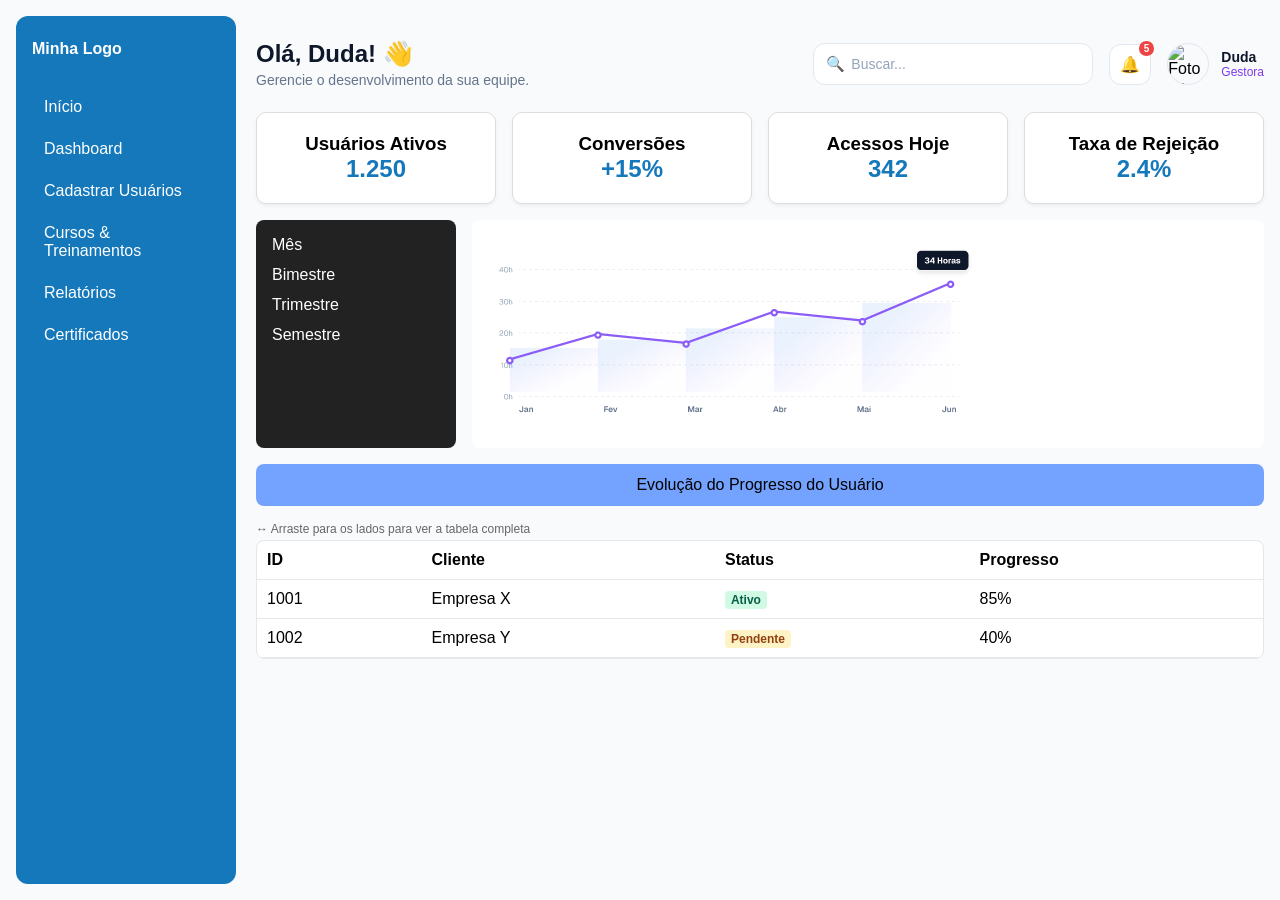
==== frontend/Lab_CSS_Layout_RA/index.html @ 191d985f "Versão 1" ====
<!DOCTYPE html>
<html lang="pt-BR">
<head>
    <meta charset="UTF-8">
    <meta name="viewport" content="width=device-width, initial-scale=1.0">
    <title>Laboratório de CSS - Layout Responsivo</title>
    <link href="https://googleapis.com" rel="stylesheet">
    <link rel="stylesheet" href="style.css">
</head>
<body>

    <!-- Header / Navbar Flexbox -->
    <header class="navbar">
        <div class="logo"><strong>Minha Logo</strong></div>
        <nav class="menu">
            <a href="#">Início</a>
            <a href="#">Dashboard</a>
            <a href="#">Cadastrar Usuários</a>
            <a href="#">Cursos & Treinamentos</a>
            <a href="#">Relatórios</a>
            <a href="#">Certificados</a>
        </nav>
    </header>

    <!-- TOPO DO DASHBOARD (Estilizado igual à Imagem 2) -->
    <div class="header-dashboard">
        <div class="text-boasvindas">
            <h2>Olá, Duda! 👋</h2>
            <p>Gerencie o desenvolvimento da sua equipe.</p>
        </div>

        <div class="header-acoes">
            <!-- Barra de Pesquisa -->
            <div class="search-box">
                <button type="submit" class="search-btn">🔍</button>
                <input type="text" class="search-input" placeholder="Buscar...">
            </div>

            <!-- Botão de Notificação com Contador -->
            <div class="notificacao-btn">
                <span class="badge">5</span>
                🔔
            </div>

            <!-- Identificação do Usuário -->
            <div class="perfil-usuario">
                <img src="https://i.pinimg.com/1200x/ab/da/35/abda35525b644874129d1cf676c9d2eb.jpg" alt="Foto de Duda" class="avatar">
                <div class="perfil-info">
                    <span class="nome">Duda</span>
                    <span class="cargo">Gestora</span>
                </div>
            </div>
        </div>
    </div>

    <!-- SEÇÃO DE CARDS/KPIS -->
    <section class="cards">
        <article class="card kpi-card">
            <h3>Usuários Ativos</h3>
            <p class="kpi-numero">1.250</p>
        </article>
        <article class="card kpi-card">
            <h3>Conversões</h3>
            <p class="kpi-numero">+15%</p>
        </article>
        <article class="card kpi-card">
            <h3>Acessos Hoje</h3>
            <p class="kpi-numero">342</p>
        </article>
        <article class="card kpi-card">
            <h3>Taxa de Rejeição</h3>
            <p class="kpi-numero">2.4%</p>
        </article>
    </section>

    <!-- Dashboard Principal (Grid por Áreas) -->
    <main class="dashboard">
        <aside class="sidebar">
            <nav class="menu-sidebar">
                <a href="#">Mês</a>
                <a href="#">Bimestre</a>
                <a href="#">Trimestre</a>
                <a href="#">Semestre</a>
            </nav>
        </aside>
        
        <!-- Conteúdo principal com a imagem fluida -->
        <section class="content">
            <img src="img/dashboard.png" alt="Gráficos do Dashboard" class="img-fluida">
        </section>
        
        <footer class="footer">Evolução do Progresso do Usuário</footer>
    </main>

    <!-- Wrapper da Tabela com Indicação de Arraste -->
    <div class="tabela-container">
        <small class="aviso-arraste">↔ Arraste para os lados para ver a tabela completa</small>
        <div class="tabela-wrap">
            <table>
                <thead>
                    <tr>
                        <th>ID</th>
                        <th>Cliente</th>
                        <th>Status</th>
                        <th>Progresso</th>
                    </tr>
                </thead>
                <tbody>
                    <tr>
                        <td>1001</td>
                        <td>Empresa X</td>
                        <td><span class="status ativo">Ativo</span></td>
                        <td>85%</td>
                    </tr>
                    <tr>
                        <td>1002</td>
                        <td>Empresa Y</td>
                        <td><span class="status pendente">Pendente</span></td>
                        <td>40%</td>
                    </tr>
                </tbody>
            </table>
        </div>
    </div>

</body>
</html>
---- frontend/Lab_CSS_Layout_RA/style.css ----
:root {
  /* Cores de Identidade (Design Tokens) */
  --cor-principal: #1478bb;
  --cor-secundaria: #74A3FF;
  
  /* Cores de Texto */
  --cor-letra-s: #ffffff; 
  --cor-letra-p: #000000; 

  /* Espaçamentos e Fontes */
  --padding-padrao: 10px;
  --fonte-principal: 'Roboto', sans-serif;
}

/* --- RESET E ESTILOS GLOBAIS --- */
* {
    box-sizing: border-box;
    margin: 0;
    padding: 0;
}
body {
    font-family: var(--fonte-principal);
    background: #f8fafc;
    color: var(--cor-letra-p);
    padding: 16px;
    transition: padding-left 0.2s ease; 
}

/* Acessibilidade: Foco visível */
:focus { 
    outline: 3px solid rgba(20, 120, 187, 0.25); 
    outline-offset: 2px; 
}

/* --- NOVO HEADER SUPERIOR (ESTILO IMAGEM 2) --- */
.header-dashboard {
    display: flex;
    justify-content: space-between;
    align-items: center;
    flex-wrap: wrap;
    gap: 20px;
    margin: 24px 0;
    width: 100%;
}

.text-boasvindas h2 {
    font-size: 24px;
    color: #0f172a;
    font-weight: 700;
    margin-bottom: 4px;
}

.text-boasvindas p {
    font-size: 14px;
    color: #64748b;
}

/* Área da Direita */
.header-acoes {
    display: flex;
    align-items: center;
    gap: 16px;
    margin-left: auto;
}

/* Nova Caixa de Pesquisa */
.search-box {
    display: flex;
    align-items: center;
    background-color: #ffffff;
    border: 1px solid #e2e8f0;
    border-radius: 12px;
    padding: 4px 12px;
    width: 280px;
    transition: border-color 0.2s;
}

.search-box:focus-within {
    border-color: var(--cor-principal);
}

.search-input {
    border: none;
    background: none;
    outline: none;
    padding: 8px 6px;
    font-size: 14px;
    width: 100%;
    color: #0f172a;
}

.search-input::placeholder {
    color: #94a3b8;
}

.search-btn {
    background: none;
    border: none;
    cursor: pointer;
    font-size: 15px;
    color: #94a3b8;
    display: flex;
    align-items: center;
}

/* Botão de Notificação */
.notificacao-btn {
    position: relative;
    background: #ffffff;
    border: 1px solid #e2e8f0;
    border-radius: 12px;
    padding: 10px;
    cursor: pointer;
    font-size: 16px;
    display: flex;
    align-items: center;
    justify-content: center;
}

.notificacao-btn .badge {
    position: absolute;
    top: -4px;
    right: -4px;
    background-color: #ef4444;
    color: white;
    font-size: 10px;
    font-weight: bold;
    padding: 2px 5px;
    border-radius: 50%;
}

/* Bloco do Usuário */
.perfil-usuario {
    display: flex;
    align-items: center;
    gap: 12px;
}

.perfil-usuario .avatar {
    width: 42px;
    height: 42px;
    border-radius: 50%;
    object-fit: cover;
    border: 1px solid #e2e8f0;
}

.perfil-info {
    display: flex;
    flex-direction: column;
}

.perfil-info .nome {
    font-size: 14px;
    font-weight: 600;
    color: #0f172a;
}

.perfil-info .cargo {
    font-size: 12px;
    color: #7c3aed; /* Cor roxa do cargo Gestora */
    font-weight: 500;
}

/* --- CONFIGURAÇÃO MOBILE FIRST (Telas ≤ 560px) --- */
.navbar {
    display: flex;
    flex-direction: row; 
    align-items: center;
    justify-content: space-between;
    gap: 12px;
    padding: 16px;
    background: var(--cor-principal);
    color: var(--cor-letra-s);
    border-radius: 8px;
    margin-bottom: 16px;
}
.menu {
    display: flex;
    flex-direction: row; 
    align-items: center;
    gap: 10px;
}
.menu a {
    text-decoration: none;
    color: var(--cor-letra-s);
    padding: 6px 8px;
    text-align: center;
}

.kpis {
    display: flex;
    flex-direction: column;
    gap: 16px;
    margin-bottom: 16px;
}
.kpi-card {
    background: #fff;
    padding: 16px;
    border-radius: 8px;
    border: 1px solid #ddd;
    text-align: center;
}
.kpi-numero {
    font-size: 24px;
    font-weight: bold;
    color: var(--cor-principal);
}

.cards {
    display: flex;
    flex-direction: column; 
    gap: 16px;
    margin-bottom: 16px;
}
.card {
    background: var(--cor-letra-s);
    border: 1px solid #ddd;
    padding: 20px;
    border-radius: 10px;
    box-shadow: 0 2px 4px rgba(0,0,0,0.05);
}

.dashboard {
    display: grid;
    grid-template-areas: 
        "aside"
        "content"
        "footer";
    grid-template-columns: 1fr; 
    gap: 16px;
    margin-bottom: 16px;
}
.sidebar { 
    grid-area: aside; 
    background: #222;
    color: var(--cor-letra-s);
    padding: 16px; 
    border-radius: 8px;
}
.menu-sidebar {
    display: flex;
    flex-direction: row;
    justify-content: space-around;
}
.menu-sidebar a {
    color: #fff;
    text-decoration: none;
}
.content { 
    grid-area: content; 
    background: var(--cor-letra-s); 
    padding: 16px; 
    border-radius: 8px;
    min-height: 150px;
}
.footer { 
    grid-area: footer; 
    text-align: center; 
    padding: 12px;
    color: #000; 
    background: var(--cor-secundaria);
    border-radius: 8px;
}

.img-fluida {
    max-width: 100%;
    height: auto;
    display: block;
}

.tabela-container {
    margin-top: 16px;
}
.aviso-arraste {
    display: block;
    color: #666;
    margin-bottom: 4px;
    font-size: 12px;
}
.tabela-wrap {
    overflow-x: auto;
    background: var(--cor-letra-s);
    border-radius: 8px;
    border: 1px solid #e5e7eb;
}
table {
    width: 100%;
    min-width: 500px; 
    border-collapse: collapse;
}
thead th, tbody td {
    border-bottom: 1px solid #e5e7eb;
    padding: var(--padding-padrao);
    text-align: left;
}
.status {
    padding: 2px 6px;
    border-radius: 4px;
    font-size: 12px;
    font-weight: bold;
}
.status.ativo { background: #d1fae5; color: #065f46; }
.status.pendente { background: #fef3c7; color: #92400e; }

/* ==========================================================================
   MÍDIA QUERIES (Para Desktop e telas maiores)
   ========================================================================== */

@media (min-width: 561px) {
    body {
        padding-left: 256px; 
    }

    .navbar {
        position: fixed;
        top: 16px;
        left: 16px;
        bottom: 16px;
        width: 220px;
        flex-direction: column; 
        align-items: flex-start;
        justify-content: flex-start;
        gap: 32px;
        padding: 24px 16px;
        margin-bottom: 0;
        border-radius: 12px;
    }

    .menu {
        flex-direction: column; 
        align-items: flex-start;
        width: 100%;
        gap: 8px;
    }

    .menu a {
        text-align: left; 
        width: 100%;
        padding: 8px 12px;
        border-radius: 6px;
        transition: background 0.2s ease;
    }

    .menu a:hover {
        background: rgba(255, 255, 255, 0.15);
    }

    .kpis {
        flex-direction: row;
    }
    .kpi-card {
        flex: 1;
    }

    .cards {
        flex-direction: row;
        flex-wrap: wrap;
    }
    .card {
        flex: 1 1 calc(50% - 16px); 
    }
}

/* Responsividade do Topo em telas muito pequenas */
@media (max-width: 768px) {
    .header-dashboard {
        flex-direction: column;
        align-items: flex-start;
        gap: 16px;
    }
    .header-acoes {
        width: 100%;
        justify-content: space-between;
        margin-left: 0;
    }
    .search-box {
        flex: 1;
        max-width: 100%;
    }
}

/* Telas Grandes: Breakpoint ≥ 960px */
@media (min-width: 960px) {
    .card {
        flex: 1 1 calc(25% - 16px);
    }

    .menu-sidebar {
        flex-direction: column;
        gap: 12px;
        text-align: left;
    }

    .dashboard {
        grid-template-areas: 
            "aside content content"
            "aside content content"
            "footer footer footer";
        grid-template-columns: 200px 1fr 1fr;
    }
}
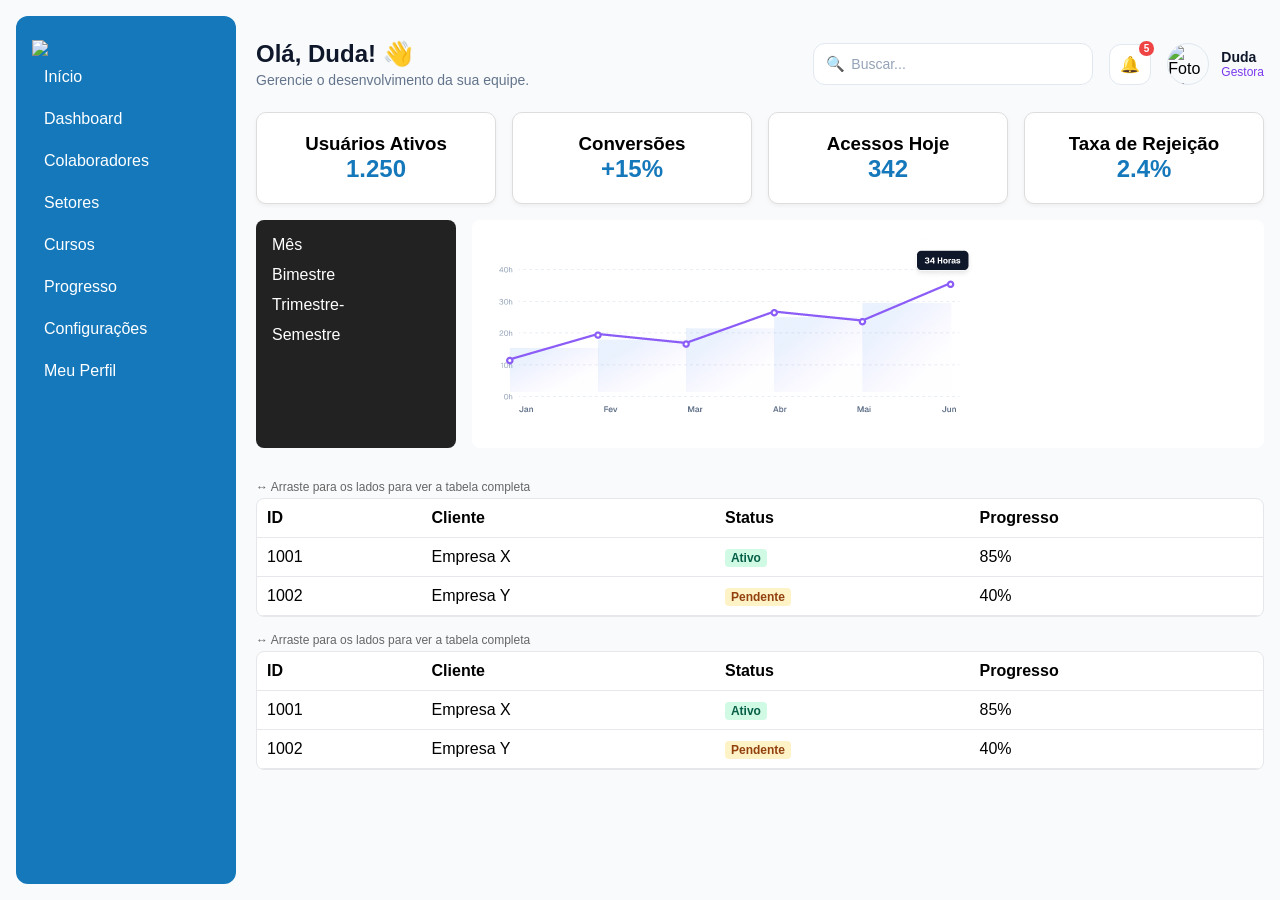
==== commit 7ed6e243: "Alterações Index/Menu'" ====
--- a/frontend/Lab_CSS_Layout_RA/index.html
+++ b/frontend/Lab_CSS_Layout_RA/index.html
@@ -11,14 +11,16 @@
 
     <!-- Header / Navbar Flexbox -->
     <header class="navbar">
-        <div class="logo"><strong>Minha Logo</strong></div>
+        <div class="logo"><img src="C:\Users\25897109\mira-desenvolvimento-profissional\frontend\Lab_CSS_Layout_RA\img\Logo branca.png"</div>
         <nav class="menu">
             <a href="#">Início</a>
             <a href="#">Dashboard</a>
-            <a href="#">Cadastrar Usuários</a>
-            <a href="#">Cursos & Treinamentos</a>
-            <a href="#">Relatórios</a>
-            <a href="#">Certificados</a>
+            <a href="#">Colaboradores</a>
+            <a href="#">Setores</a>
+            <a href="#">Cursos</a>
+            <a href="#">Progresso</a>
+            <a href="#">Configurações</a>
+            <a href="#">Meu Perfil</a>
         </nav>
     </header>
 
@@ -79,7 +81,7 @@
             <nav class="menu-sidebar">
                 <a href="#">Mês</a>
                 <a href="#">Bimestre</a>
-                <a href="#">Trimestre</a>
+                <a href="#">Trimestre-</a>
                 <a href="#">Semestre</a>
             </nav>
         </aside>
@@ -88,9 +90,38 @@
         <section class="content">
             <img src="img/dashboard.png" alt="Gráficos do Dashboard" class="img-fluida">
         </section>
-        
-        <footer class="footer">Evolução do Progresso do Usuário</footer>
     </main>
+
+    <div class="tabela-container">
+        <small class="aviso-arraste">↔ Arraste para os lados para ver a tabela completa</small>
+        <div class="tabela-wrap">
+            <table>
+                <thead>
+                    <tr>
+                        <th>ID</th>
+                        <th>Cliente</th>
+                        <th>Status</th>
+                        <th>Progresso</th>
+                    </tr>
+                </thead>
+                <tbody>
+                    <tr>
+                        <td>1001</td>
+                        <td>Empresa X</td>
+                        <td><span class="status ativo">Ativo</span></td>
+                        <td>85%</td>
+                    </tr>
+                    <tr>
+                        <td>1002</td>
+                        <td>Empresa Y</td>
+                        <td><span class="status pendente">Pendente</span></td>
+                        <td>40%</td>
+                    </tr>
+                </tbody>
+            </table>
+        </div>
+    </div>
+
 
     <!-- Wrapper da Tabela com Indicação de Arraste -->
     <div class="tabela-container">
